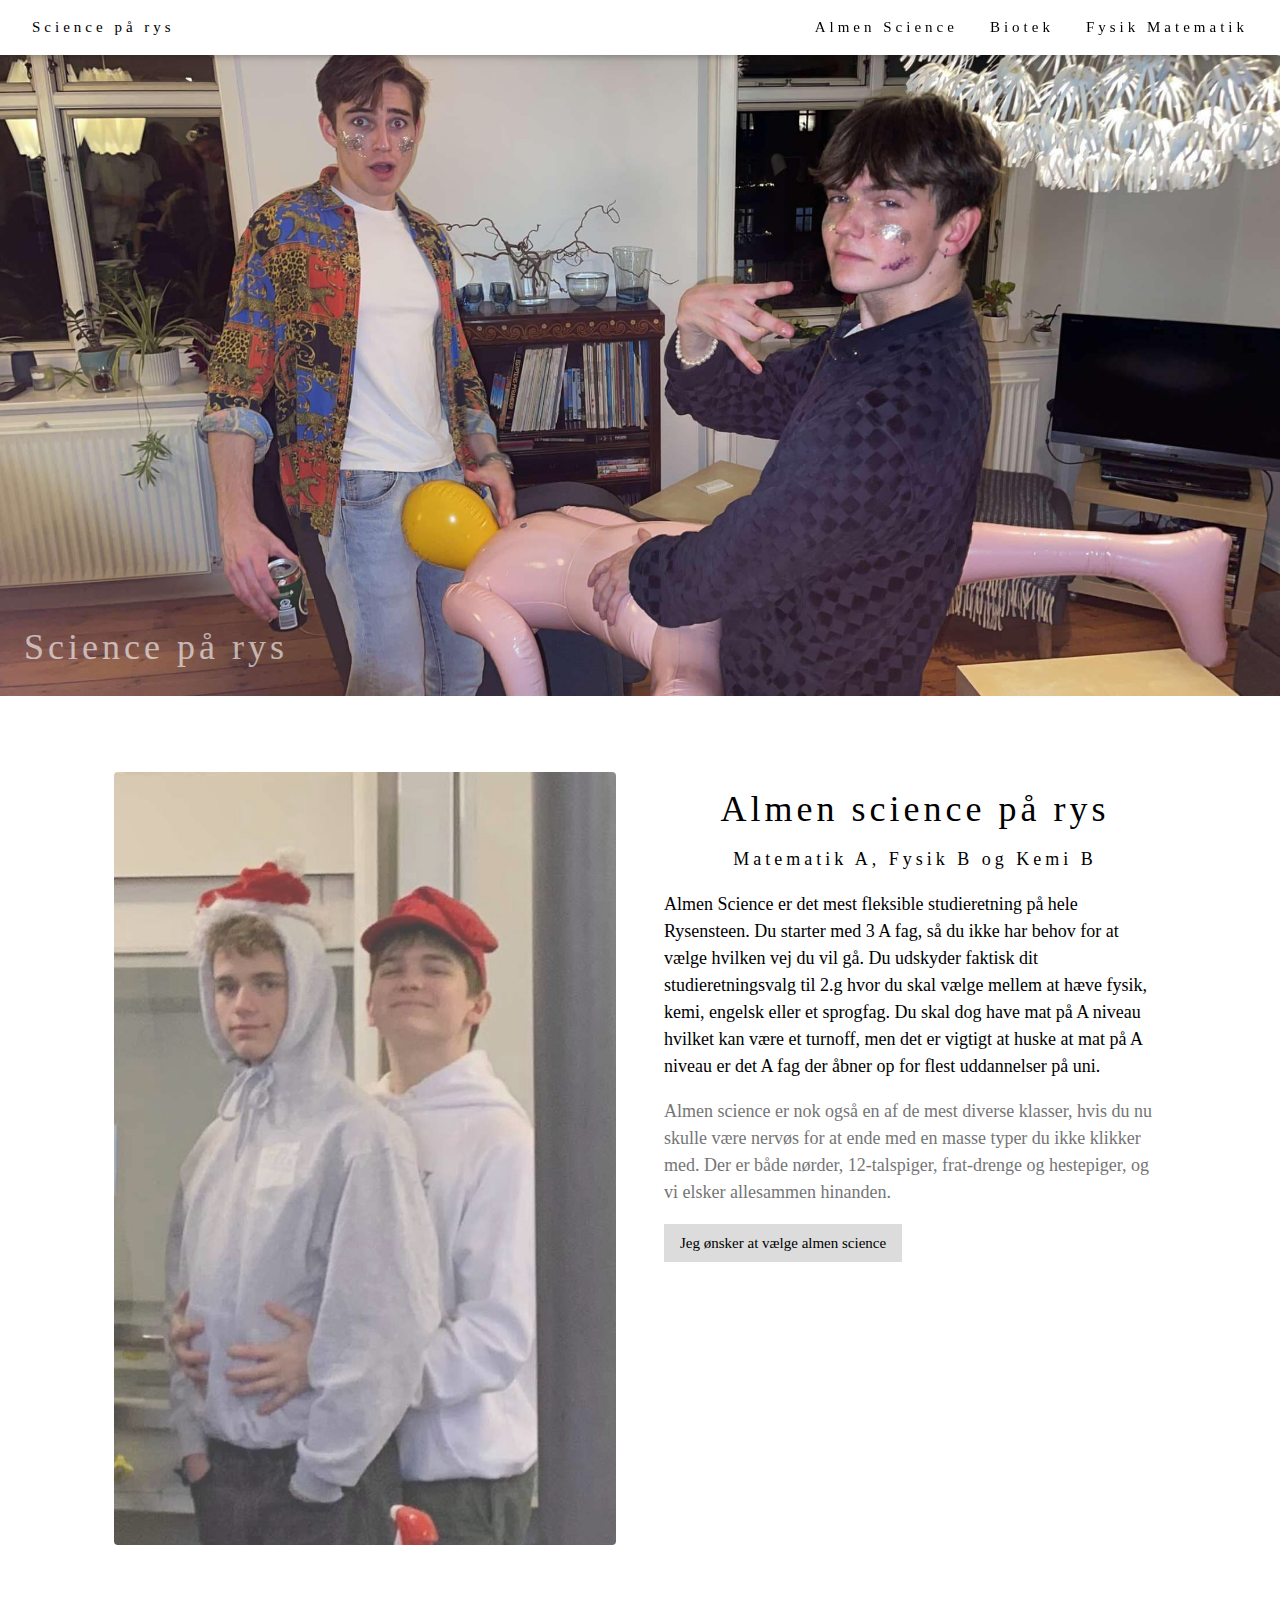
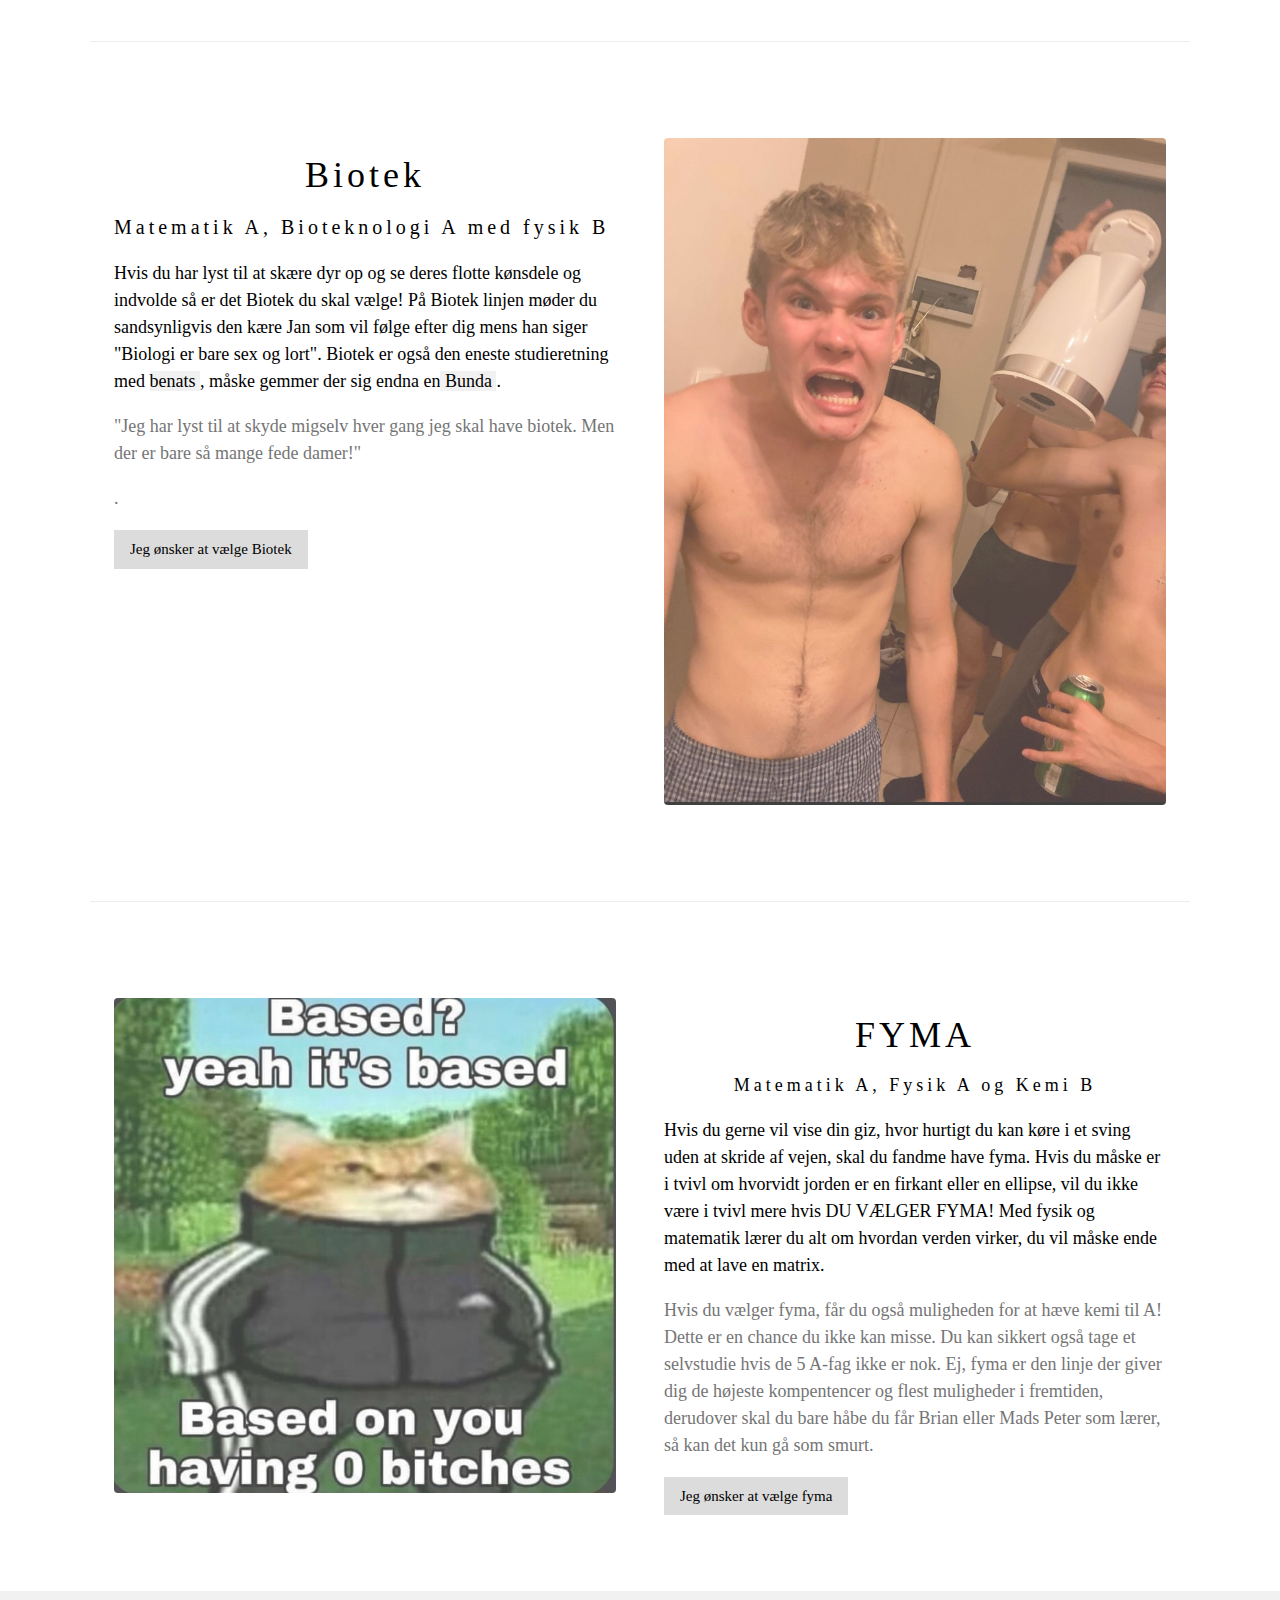
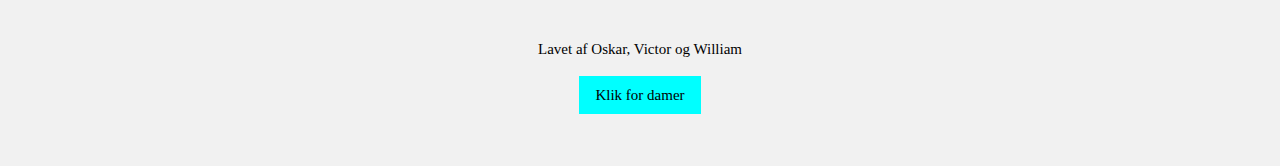
==== index.html @ 6a7dc3c7 "Add files via upload" ====
<!DOCTYPE html>
<html>
<title>W3.CSS Template</title>
<meta charset="UTF-8">
<meta name="viewport" content="width=device-width, initial-scale=1">
<link rel="stylesheet" href="https://www.w3schools.com/w3css/4/w3.css">
<link href="knap.CSS" type="text/css" rel="stylesheet"  >
<style>
body {font-family: "Times New Roman", Georgia, Serif;}
h1, h2, h3, h4, h5, h6 {
  font-family: "Playfair Display";
  letter-spacing: 4px;
}
</style>
<body>

<!-- Navbar (sit on top) -->
<div class="w3-top">
  <div class="w3-bar w3-white w3-padding w3-card" style="letter-spacing:4px;">
    <a href="#hjem" class="w3-bar-item w3-button">Science på rys</a>
    <!-- Right-sided navbar links. Hide them on small screens -->
    <div class="w3-right w3-hide-small">
      <a href="#almen" class="w3-bar-item w3-button">Almen Science</a>
      <a href="#biotek" class="w3-bar-item w3-button">Biotek</a>
      <a href="#fysik" class="w3-bar-item w3-button">Fysik Matematik</a>
    </div>
  </div>
</div>

<!-- Header -->
<header class="w3-display-container w3-content w3-wide" style="max-width:1600px;min-width:500px;" id="hjem">
  <img class="w3-image" src="b3.jpg" alt="Rysensteen elever" width="1600" height="800">
  <div class="w3-display-bottomleft w3-padding-large w3-opacity">
    <h1 class="w3-xxlarge" style="color:white;">Science på rys</h1>
  </div>
</header>

<!-- Page content -->
<div class="w3-content" style="max-width:1100px">

  <!-- About Section -->
  <div class="w3-row w3-padding-64" id="almen">
    <div class="w3-col m6 w3-padding-large w3-hide-small">
     <img src="b2.jpg" class="w3-round w3-image w3-opacity-min" alt="Karl og Kasper" width="600" height="750">
    </div>

    <div class="w3-col m6 w3-padding-large" style="background-color: white">
      <h1 class="w3-center">Almen science på rys</h1>
      <h5 class="w3-center">Matematik A, Fysik B og Kemi B</h5>
      <p class="w3-large">Almen Science er det mest fleksible studieretning på hele Rysensteen. Du starter med 3 A fag, så du ikke har behov for at vælge hvilken vej du vil gå. Du udskyder faktisk dit studieretningsvalg til 2.g hvor du skal vælge mellem at hæve fysik, kemi, engelsk eller et sprogfag. Du skal dog have mat på A niveau hvilket kan være et turnoff, men det er vigtigt at huske at mat på A niveau er det A fag der åbner op for flest uddannelser på uni.</p>
      <p class="w3-large w3-text-grey w3-hide-medium">Almen science er nok også en af de mest diverse klasser, hvis du nu skulle være nervøs for at ende med en masse typer du ikke klikker med. Der er både nørder, 12-talspiger, frat-drenge og hestepiger, og vi elsker allesammen hinanden.</p>
        <a id="alsc" style="background-color: gainsboro" class="w3-button">Jeg ønsker at vælge almen science</a>
        <script src=knappen.js></script>
    </div>
  </div>
  
  <hr>
  
  <!-- Menu Section -->
  <div class="w3-row w3-padding-64" id="biotek">
    <div class="w3-col l6 w3-padding-large">
      <h1 class="w3-center">Biotek</h1>
      <h4>Matematik A, Bioteknologi A med fysik B</h4>
        <p class="w3-large">Hvis du har lyst til at skære dyr op og se deres flotte kønsdele og indvolde så er det Biotek du skal vælge! På Biotek linjen møder du sandsynligvis den kære Jan som vil følge efter dig mens han siger "Biologi er bare sex og lort". Biotek er også den eneste studieretning med <span class="w3-large w3-light-grey w3-tooltip"> benats <span class="w3-text">(<em> Damer </em>)</span></span>, måske gemmer der sig endna en<span class="w3-large w3-light-grey w3-tooltip"> Bunda <span class="w3-text">(<em>Kæmpe røv</em>)</span> </span>.</p>
         <p class="w3-large w3-text-grey w3-hide-medium">"Jeg har lyst til at skyde migselv hver gang jeg skal have biotek. Men der er bare så mange fede damer!" </p>
      <p class="w3-large w3-text-grey w3-hide-medium">.</p> 
        <a id="bio" style="background-color: gainsboro" class="w3-button">Jeg ønsker at vælge Biotek</a>
        <script src=knappen.js></script>
    </div>
    
    <div class="w3-col l6 w3-padding-large">
      <img src="b1.jpg" class="w3-round w3-image w3-opacity-min" alt="Frederik" style="width:100%">
    </div>
  </div>

  <hr>
    
<div class="w3-row w3-padding-64" id="fysik">
    <div class="w3-col m6 w3-padding-large w3-hide-small">
     <img src="b4.png" class="w3-round w3-image w3-opacity-min" alt="based on no bitches" width="600" height="750">
    </div>

    <div class="w3-col m6 w3-padding-large">
      <h1 class="w3-center">FYMA</h1>
      <h5 class="w3-center">Matematik A, Fysik A og Kemi B</h5>
      <p class="w3-large">Hvis du gerne vil vise din giz, hvor hurtigt du kan køre i et sving uden at skride af vejen, skal du fandme have fyma. Hvis du måske er i tvivl om hvorvidt jorden er en firkant eller en ellipse, vil du ikke være i tvivl mere hvis DU VÆLGER FYMA! Med fysik og matematik lærer du alt om hvordan verden virker, du vil måske ende med at lave en matrix.</p>
      <p class="w3-large w3-text-grey w3-hide-medium">Hvis du vælger fyma, får du også muligheden for at hæve kemi til A! Dette er en chance du ikke kan misse. Du kan sikkert også tage et selvstudie hvis de 5 A-fag ikke er nok. Ej, fyma er den linje der giver dig de højeste kompentencer og flest muligheder i fremtiden, derudover skal du bare håbe du får Brian eller Mads Peter som lærer, så kan det kun gå som smurt.</p>
        <a id="gay" style="background-color: gainsboro" class="w3-button">Jeg ønsker at vælge fyma</a>
        <script src=knappen.js></script>
    </div>
  </div>

  <!-- Contact Section -->
  
<!-- End page content -->
</div>

<!-- Footer -->
<footer class="w3-center w3-light-grey w3-padding-32">
  <p>Lavet af Oskar, Victor og William</p>
    <a class="w3-button" style="background-color: aqua" id="vis">Klik for damer</a>
         
        <div id ="content"; class="w3-center">
        
        <p class="w3-center" style="text-align: center"> Scroll lige ned og shuf lige den her spinning giz, kan du beregne kantens centripitalkraft </p>
            
        <p style="text-align: center"> Science er klart den bedste studieretning! - Oskar </p>
        <img class="w3-spin" src = "https://www.sheknows.com/wp-content/uploads/2018/08/85ae94d5e2ca8caa7c13.jpeg?w=595" style=width:120px;height:120px;>
        
<script src=knappen.js></script>
    </div>
</footer>

</body>
</html>
---- knap.CSS ----
#show-more{
    background-color: #bc4749; /* not Green */
    border: none;
    color: #660708;
    padding: 10px 50px;
    text-align: center;
    text-decoration: none;
    display: inline-block;
    font-size: 16px;
    margin: 20%;
    cursor:pointer;
    border-radius: 4px #660708;
    border: 2px solid #555;
    transition-duration: 0.2s;
    width: 140 px;
}
#show-more:hover{
    background-color:#660708;
    color:#bc4749;
}
#content{

max-height: 20px;
overflow: hidden;   
    
 /*Transaktion*/
    -webkit-transition: max-height 0.7s;
    -moz-transition: max-height 0.7s;
    transition: max-height 0.7s;
}
#content.hele{ 
    max-height: 1000px;
    
    /*Transaktion*/
    -webkit-transition: max-height 1.7s;
    -moz-transition: max-height 1.7s;
    transition: max-height 1.7s;
    
    
}
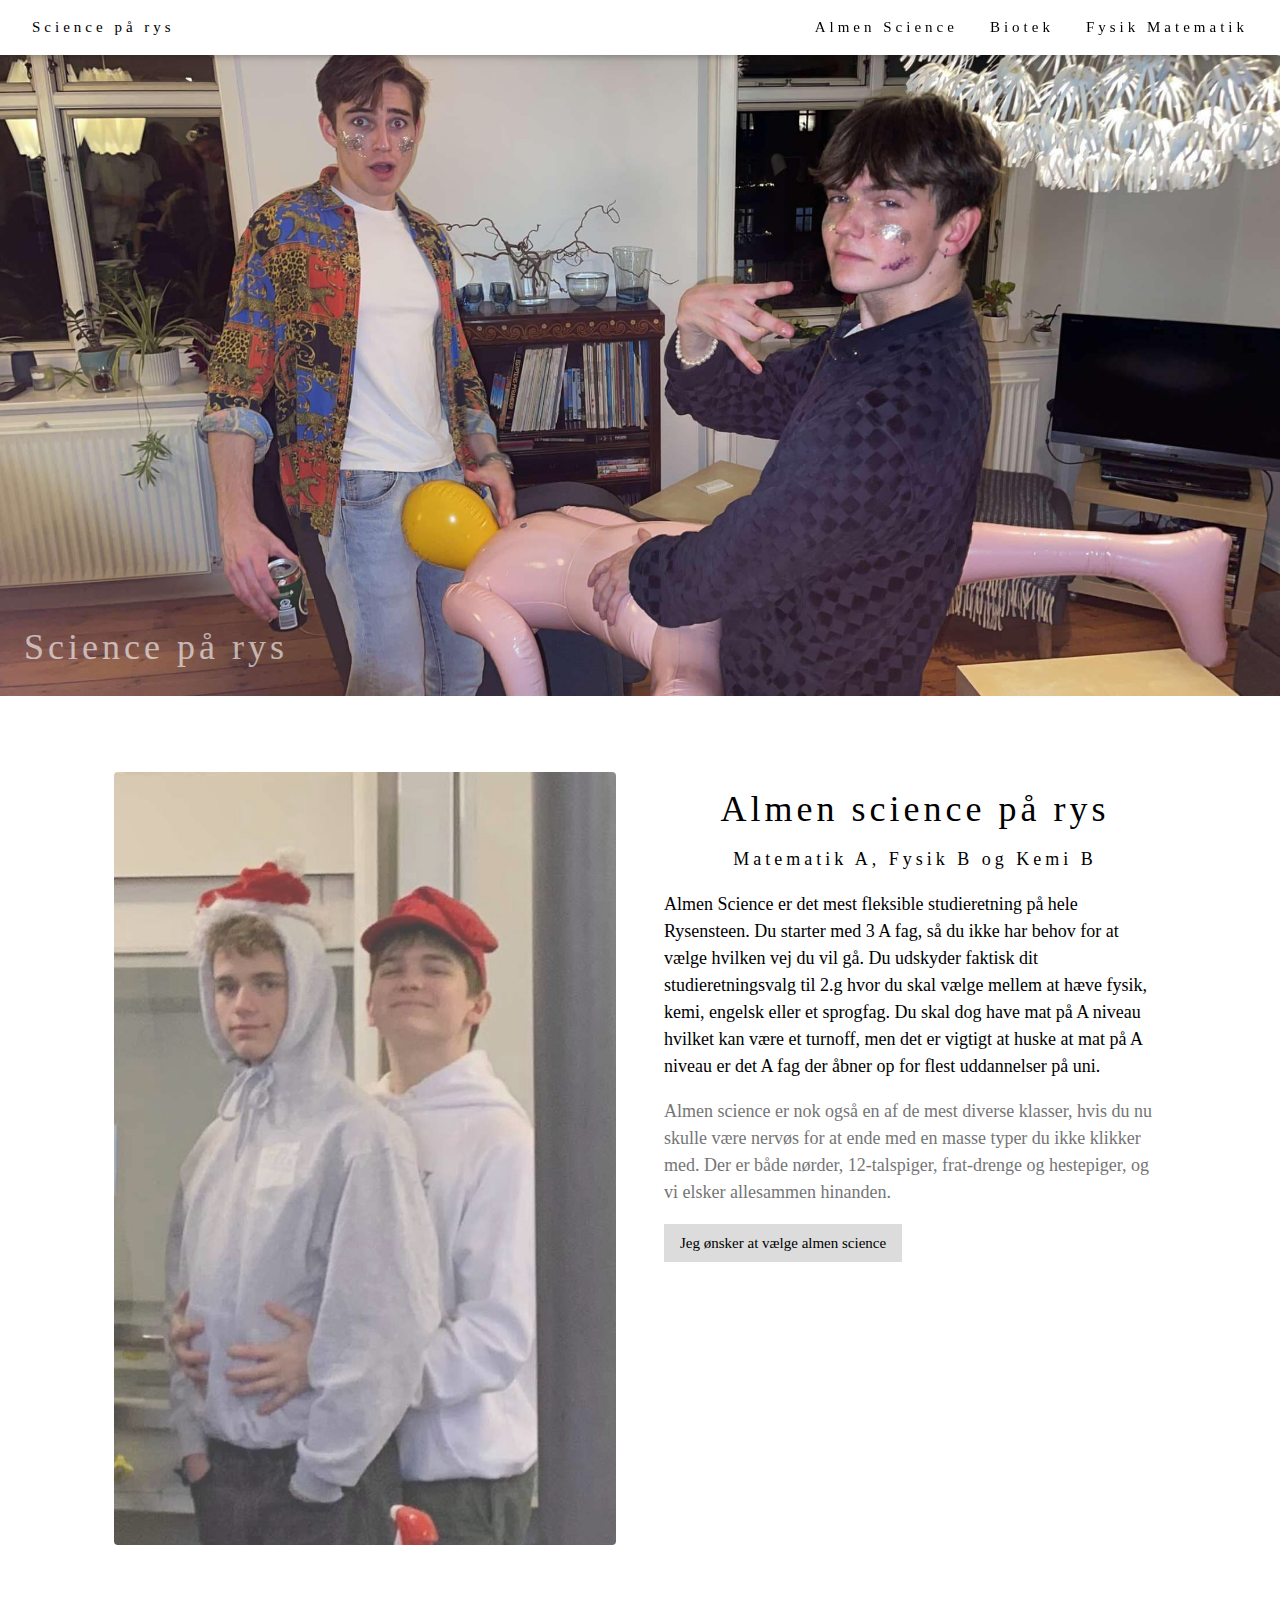
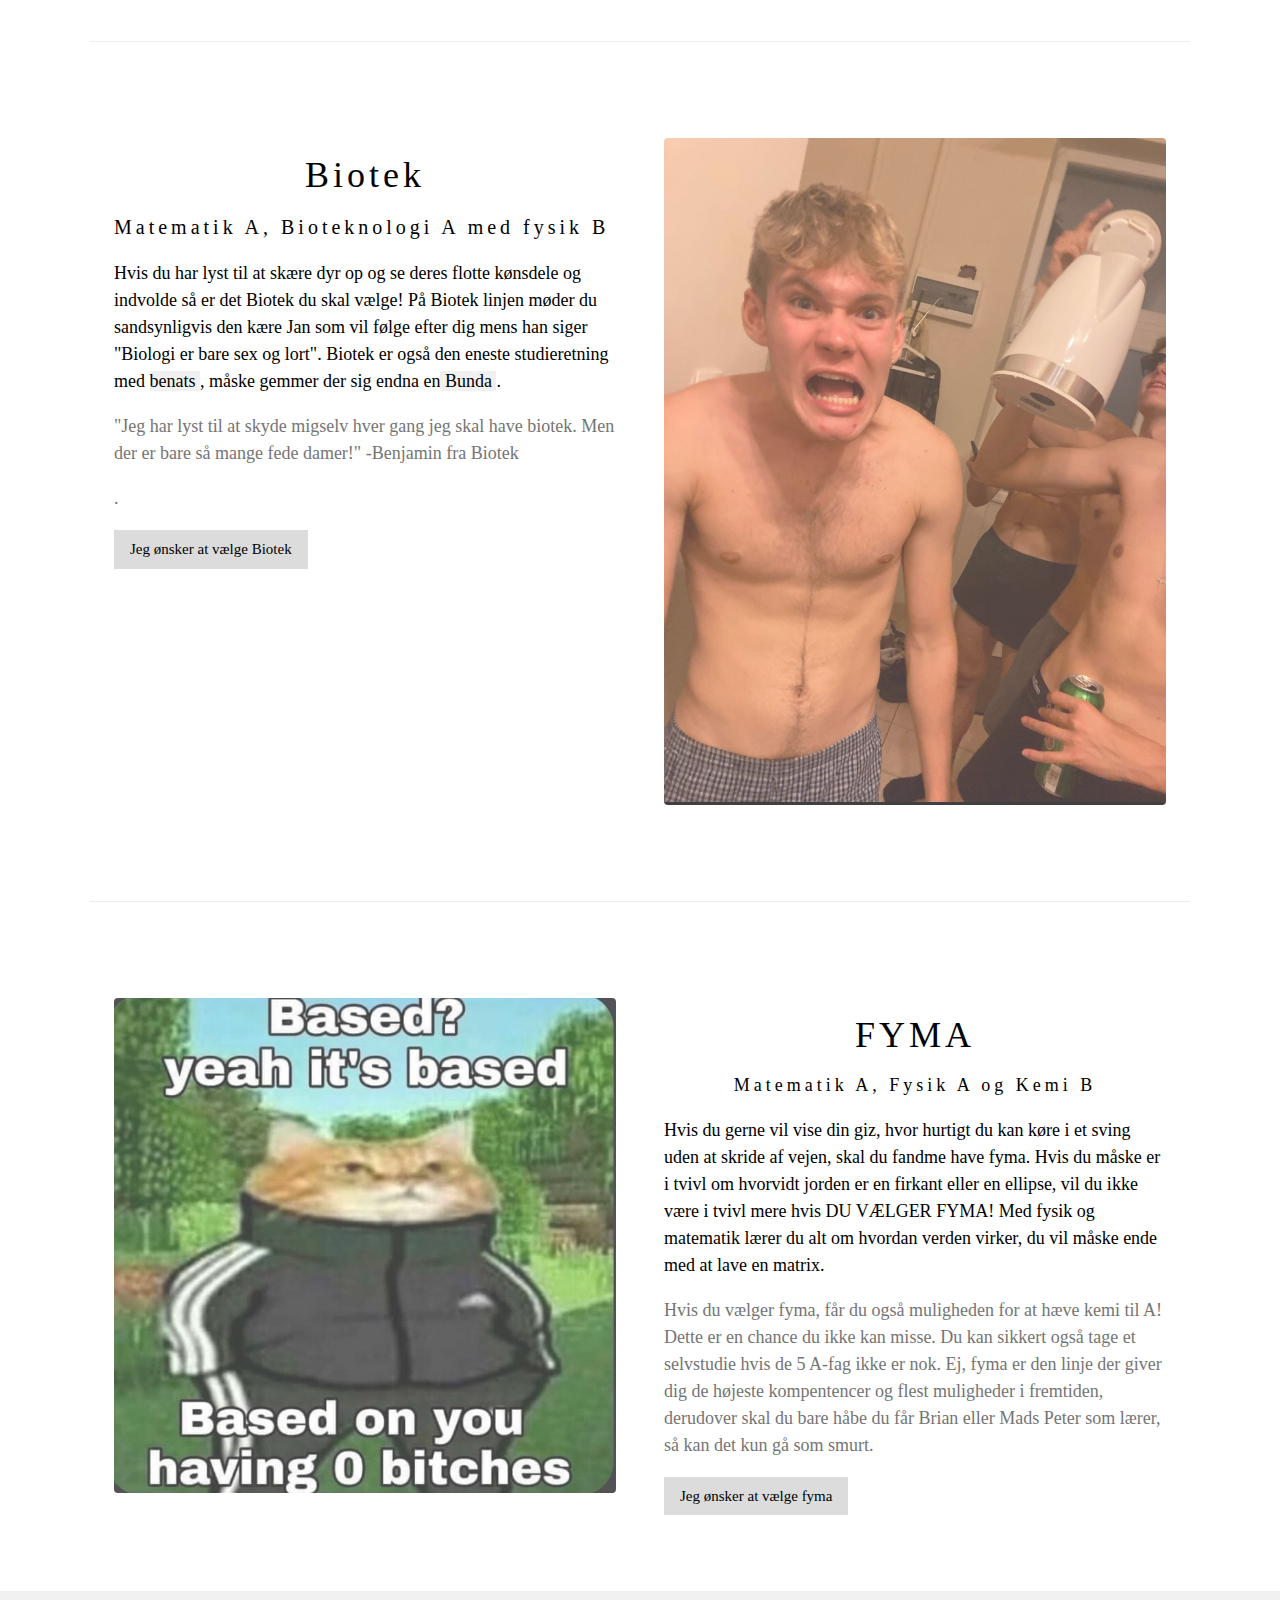
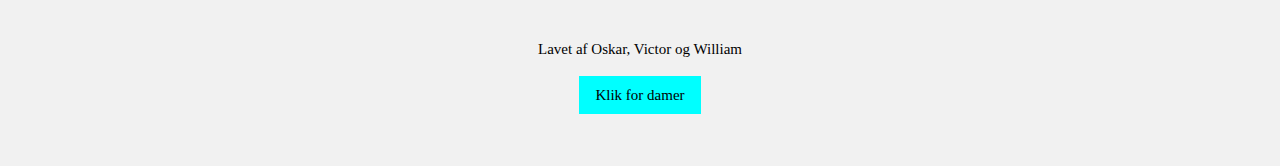
==== commit d5cb0eeb: "Update index.html" ====
--- a/index.html
+++ b/index.html
@@ -62,7 +62,7 @@
       <h1 class="w3-center">Biotek</h1>
       <h4>Matematik A, Bioteknologi A med fysik B</h4>
         <p class="w3-large">Hvis du har lyst til at skære dyr op og se deres flotte kønsdele og indvolde så er det Biotek du skal vælge! På Biotek linjen møder du sandsynligvis den kære Jan som vil følge efter dig mens han siger "Biologi er bare sex og lort". Biotek er også den eneste studieretning med <span class="w3-large w3-light-grey w3-tooltip"> benats <span class="w3-text">(<em> Damer </em>)</span></span>, måske gemmer der sig endna en<span class="w3-large w3-light-grey w3-tooltip"> Bunda <span class="w3-text">(<em>Kæmpe røv</em>)</span> </span>.</p>
-         <p class="w3-large w3-text-grey w3-hide-medium">"Jeg har lyst til at skyde migselv hver gang jeg skal have biotek. Men der er bare så mange fede damer!" </p>
+         <p class="w3-large w3-text-grey w3-hide-medium">"Jeg har lyst til at skyde migselv hver gang jeg skal have biotek. Men der er bare så mange fede damer!" -Benjamin fra Biotek </p>
       <p class="w3-large w3-text-grey w3-hide-medium">.</p> 
         <a id="bio" style="background-color: gainsboro" class="w3-button">Jeg ønsker at vælge Biotek</a>
         <script src=knappen.js></script>
@@ -112,4 +112,4 @@
 </footer>
 
 </body>
-</html>+</html>
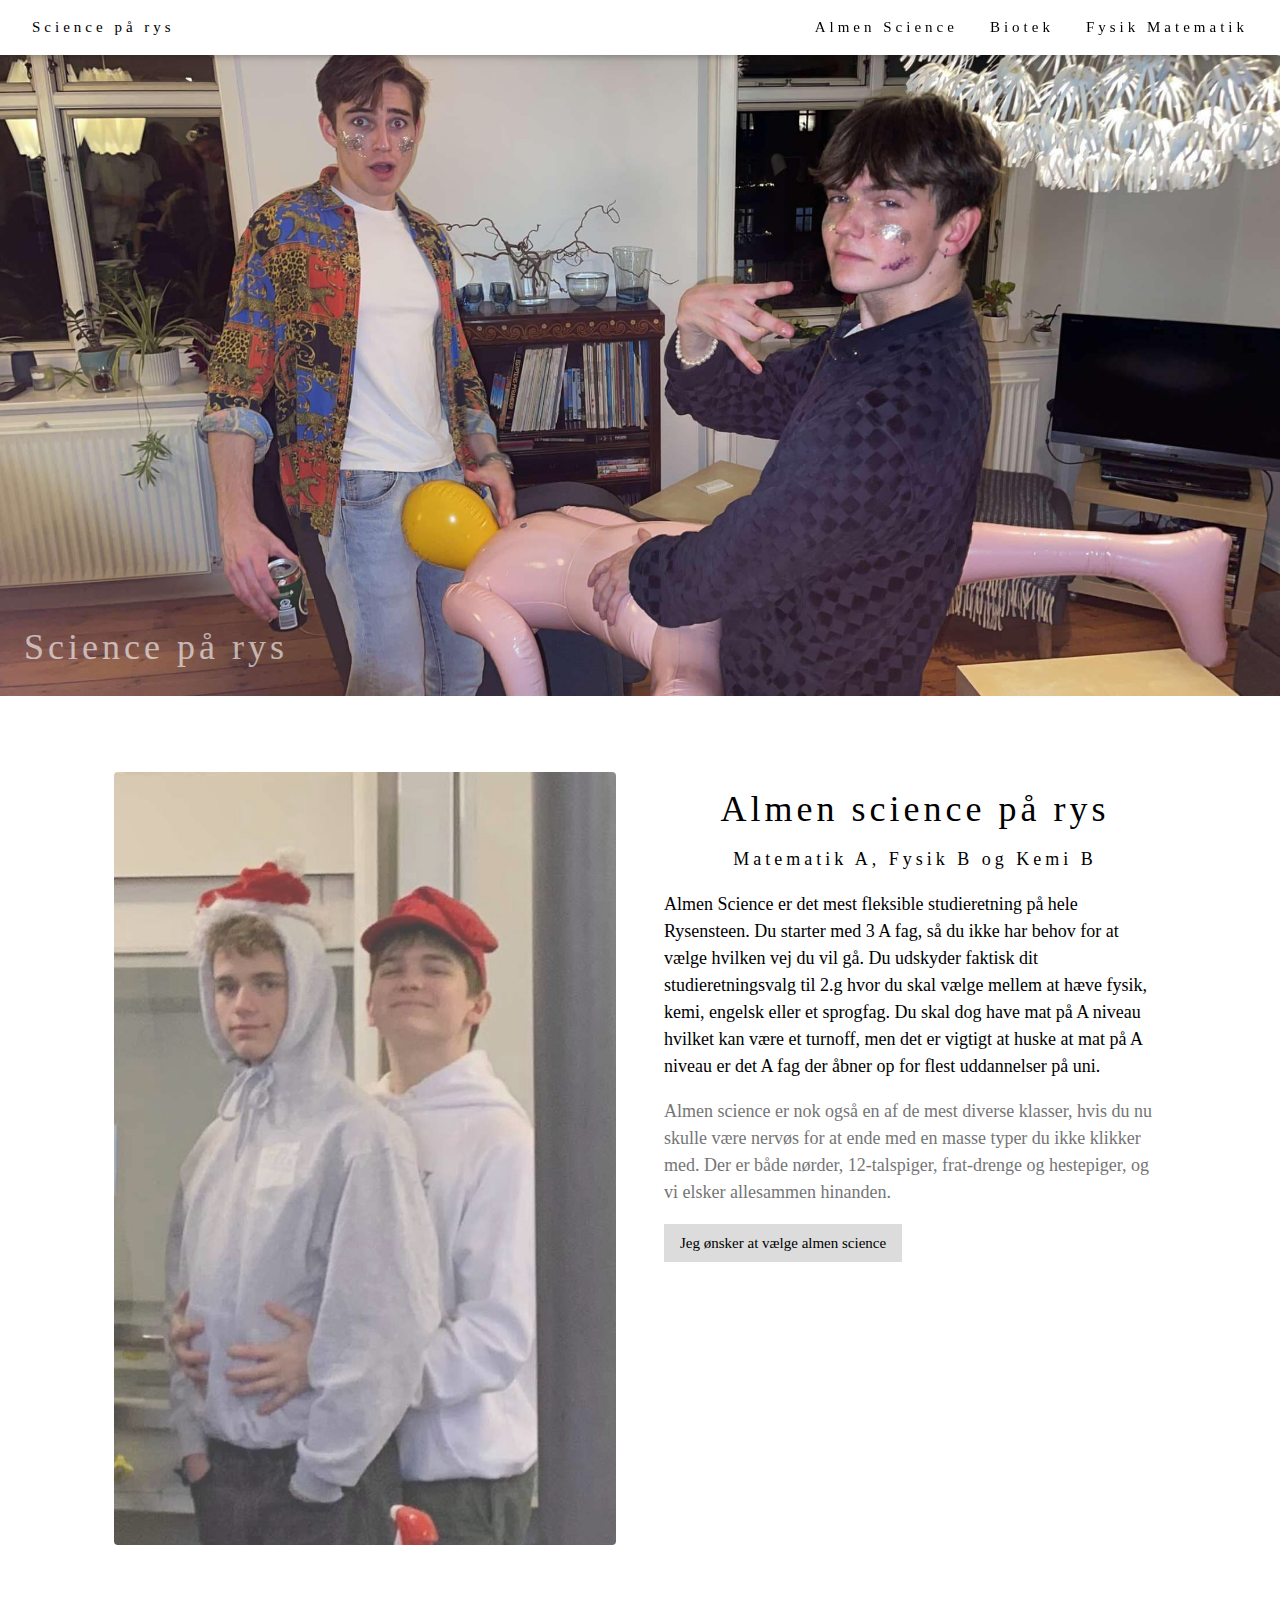
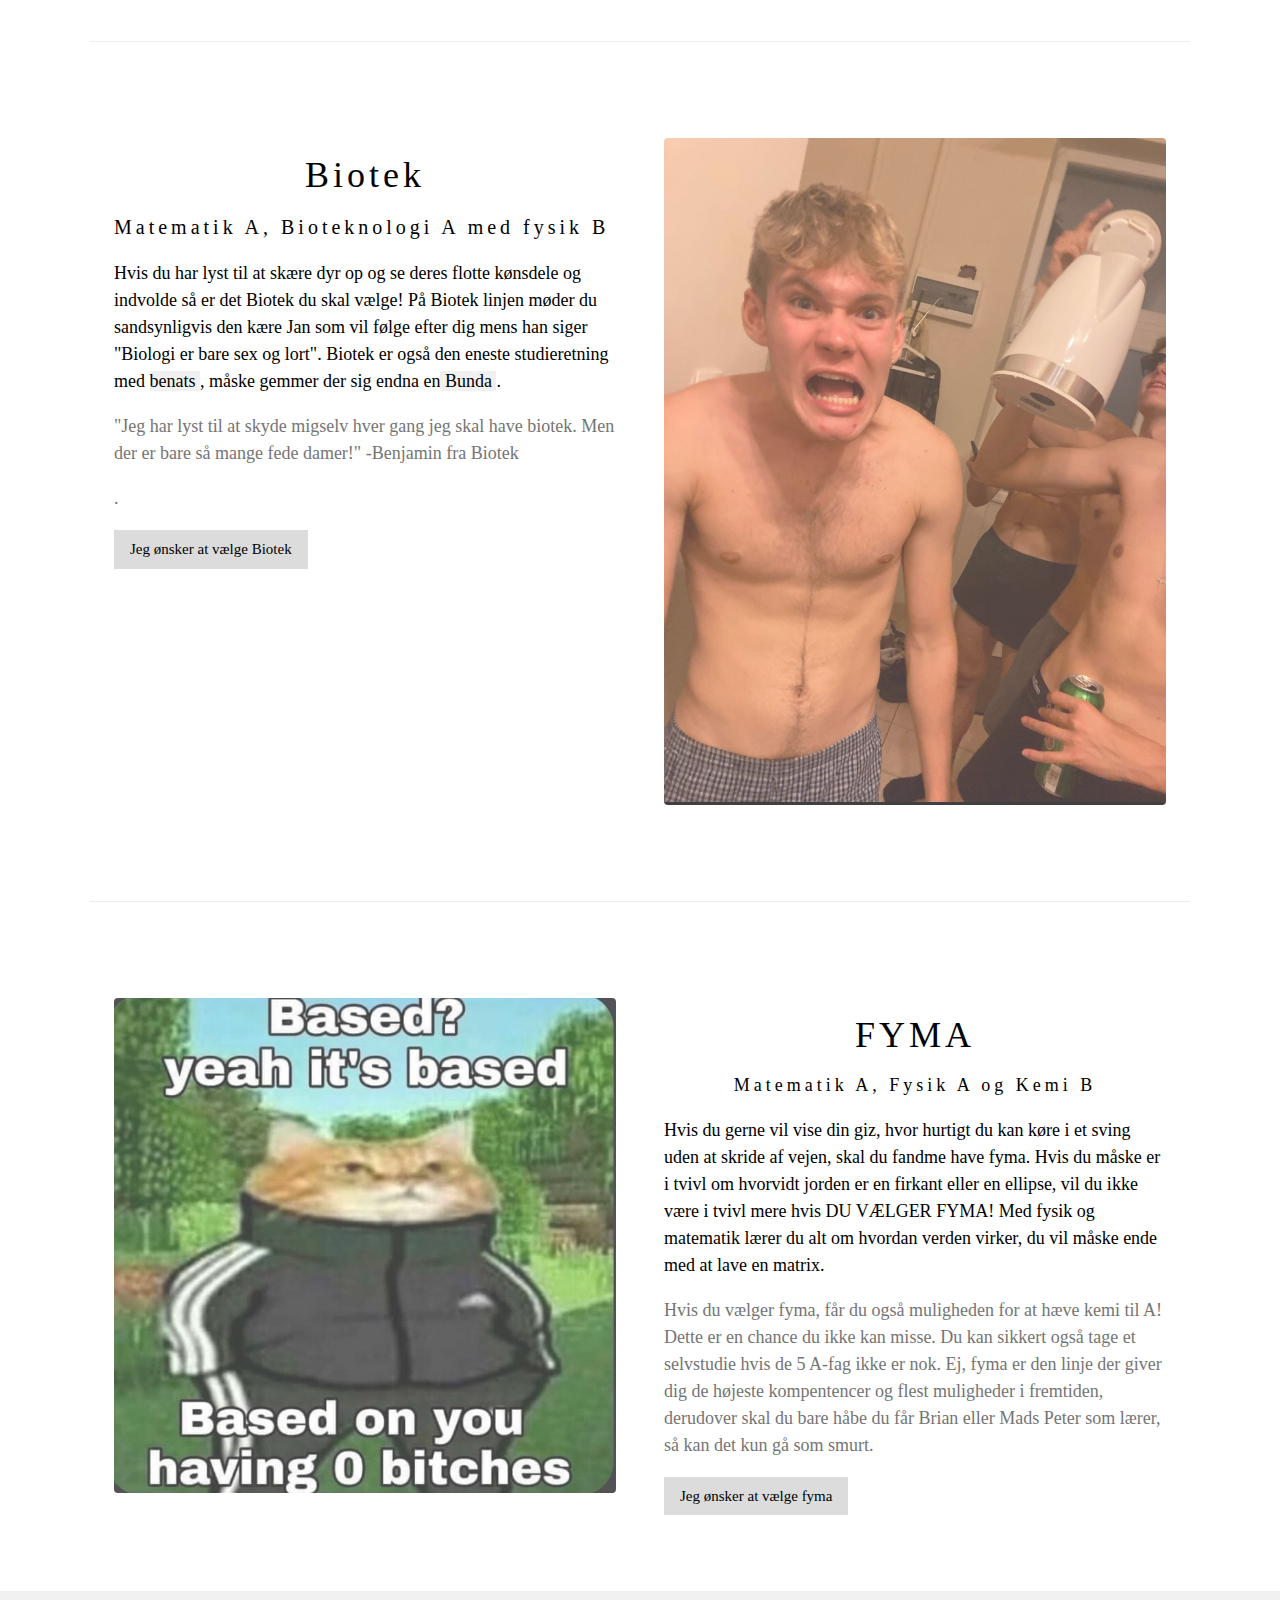
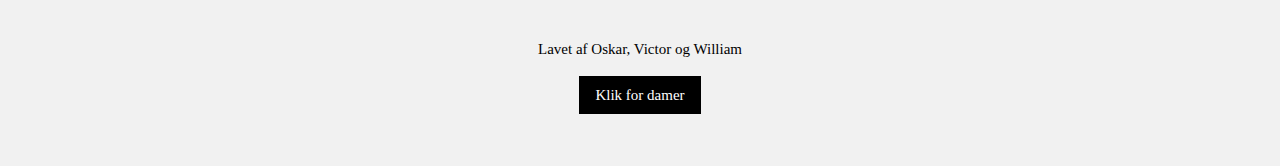
==== commit c61235ca: "Update index.html" ====
--- a/index.html
+++ b/index.html
@@ -98,7 +98,7 @@
 <!-- Footer -->
 <footer class="w3-center w3-light-grey w3-padding-32">
   <p>Lavet af Oskar, Victor og William</p>
-    <a class="w3-button" style="background-color: aqua" id="vis">Klik for damer</a>
+    <a class="w3-button" style="background-color: black;color:white" id="vis">Klik for damer</a>
          
         <div id ="content"; class="w3-center">
         
